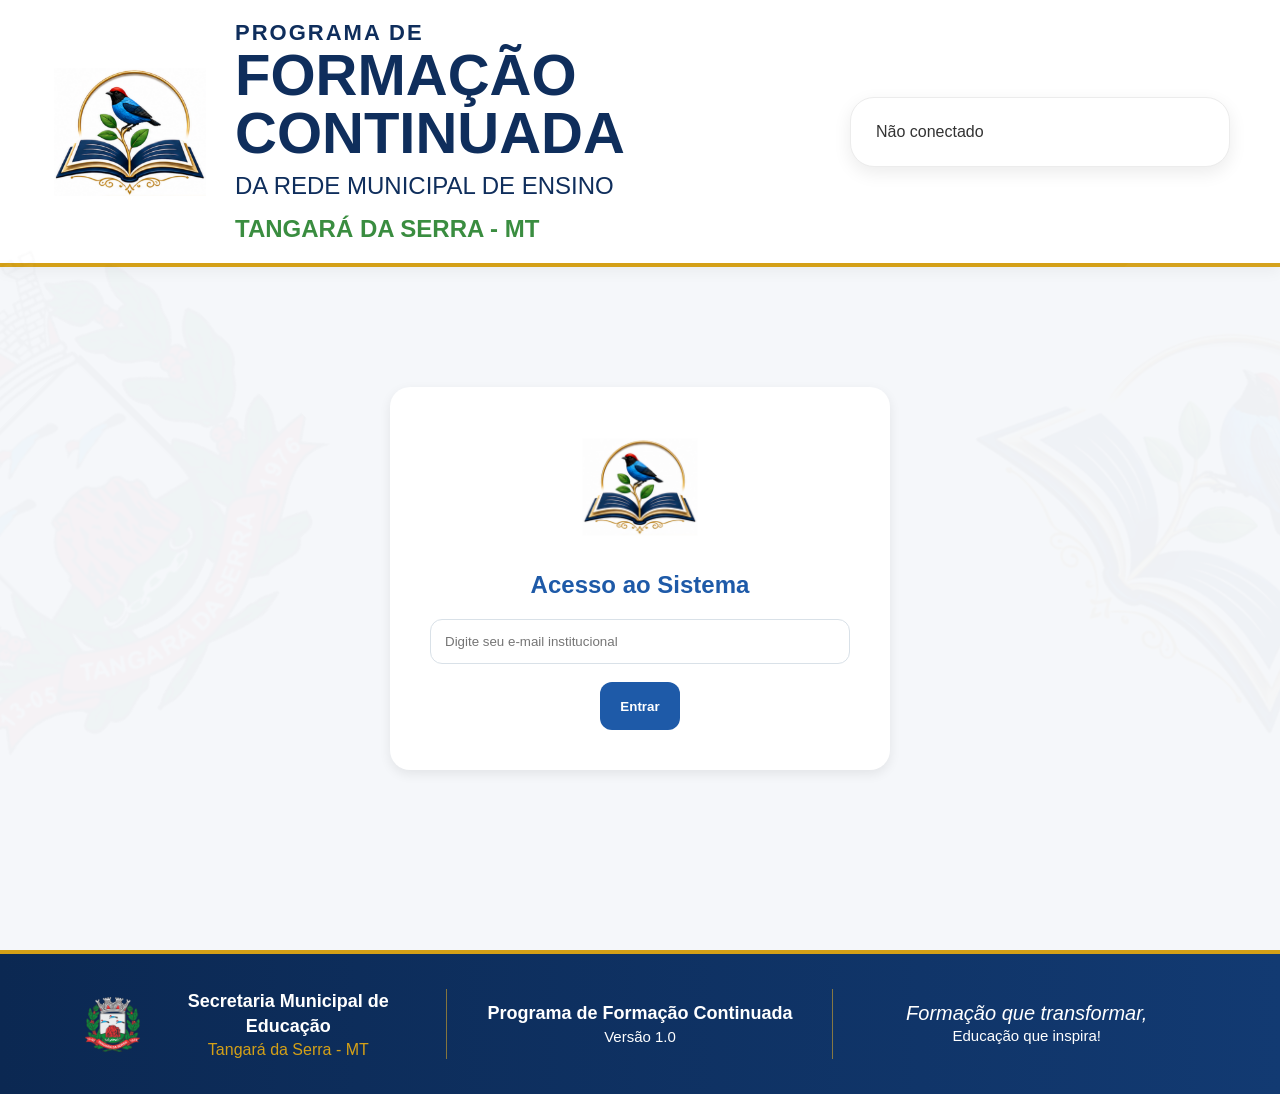
==== index.html @ 66edaa97 "Update index.html" ====
<!DOCTYPE html>
<html lang="pt-BR">

<head>

<meta charset="UTF-8">

<meta
  name="viewport"
  content="width=device-width, initial-scale=1.0"
>

<title>
Programa de Formação Continuada
</title>

<link
  rel="stylesheet"
  href="style.css"
>

</head>

<body>

<header class="header">

  <div class="header-esquerda">

    <img
      src="logo-programa.png"
      class="logo-principal"
    >

    <div class="titulo-principal">

      <div class="linha-superior">

        PROGRAMA DE

      </div>

      <div class="linha-central">

        FORMAÇÃO CONTINUADA

      </div>

      <div class="linha-inferior">

        DA REDE MUNICIPAL DE ENSINO

      </div>

      <div class="cidade">

        TANGARÁ DA SERRA - MT

      </div>

    </div>

  </div>

  <div
    id="usuarioArea"
    class="usuario-header"
  >

    Não conectado

  </div>

</header>
<main class="main">
<div class="marca-esquerda"></div>

<div class="marca-direita"></div>
  <!-- LOGIN -->

  <div
    id="loginContainer"
    class="login-container"
  >

    <div class="login-card">

      <img
        src="logo-programa.png"
        alt="Logo"
      >

      <h2>
        Acesso ao Sistema
      </h2>

      <input

        type="email"

        id="email"

        placeholder="Digite seu e-mail institucional"

      >

      <br><br>

      <button

        class="btn btn-azul"

        onclick="entrar()"

      >

        Entrar

      </button>

    </div>

  </div>

  <!-- MENU -->

  <div

    id="menu"

    class="menu-grid"

    style="display:none"

  >

    <!-- MEU PERFIL -->

  <div class="menu-card"
onclick="location.href='perfil.html'">

  <img
    src="icone-meu-perfil.png"
    class="icone-menu"
  >

</div>

    <!-- ESCOLA -->

<div class="menu-card"
onclick="location.href='escola.html'">

  <img
    src="icone-escola.png"
    class="icone-menu"
  >

</div>

    <!-- EVENTOS -->

<div class="menu-card"
onclick="location.href='eventos.html'">

  <img
    src="icone-eventos.png"
    class="icone-menu"
  >

</div>

    <!-- ADMIN -->

<div class="menu-card"
onclick="location.href='admin.html'">

  <img
    src="icone-administracao.png"
    class="icone-menu"
  >

</div>

    <!-- COORDENADOR -->

<div class="menu-card"
onclick="location.href='coordenador.html'">

  <img
    src="icone-coordenador.png"
    class="icone-menu"
  >

</div>

    <!-- VALIDAÇÃO -->

<div class="menu-card"
onclick="location.href='validar.html'">

  <img
    src="icone-validacao.png"
    class="icone-menu"
  >

</div>

  </div>

</main>

<footer class="footer">

  <div class="footer-coluna">

    <div class="footer-institucional">

      <img
        src="cropped-brasao.png"
        class="brasao-footer"
      >

      <div>

        <div class="footer-secretaria">

          Secretaria Municipal de Educação

        </div>

        <div class="footer-cidade">

          Tangará da Serra - MT

        </div>

      </div>

    </div>

  </div>

  <div class="footer-coluna">

    <div class="footer-programa">

      Programa de Formação Continuada

    </div>

    <div class="footer-versao">

      Versão 1.0

    </div>

  </div>

  <div class="footer-coluna">

    <div class="footer-slogan">

      Formação que transformar,

    </div>

    <div class="footer-frase">

      Educação que inspira!

    </div>

  </div>

</footer>

<script src="index.js"></script>

</body>

</html>
---- style.css ----
/* =====================================
   PROGRAMA DE FORMAÇÃO CONTINUADA
   TANGARÁ DA SERRA - MT
===================================== */

:root{

  --azul:#1E5AA8;
  --azul-escuro:#0F3F7A;
  --verde:#3A8D40;
  --dourado:#D4A62A;

  --fundo:#F5F7FA;
  --borda:#D9E1E8;
  --branco:#FFFFFF;

}

*{
  margin:0;
  padding:0;
  box-sizing:border-box;
}

body{

  font-family:Arial,sans-serif;

  background:
  var(--fundo);

  color:#333;

  min-height:100vh;

  display:flex;

  flex-direction:column;

}

/* =====================================
   HEADER NOVO
===================================== */

.header{

background:white;

border-bottom:
4px solid #D4A017;

padding:20px 50px;

display:flex;

justify-content:space-between;

align-items:center;

box-shadow:
0 4px 15px rgba(0,0,0,.05);

}

.header-esquerda{

display:flex;

align-items:center;

gap:25px;

}

.logo-principal{

width:160px;

}

.titulo-principal{

color:#0F2E5C;

}

.linha-superior{

font-size:22px;

font-weight:600;

letter-spacing:2px;

}

.linha-central{

font-size:58px;

font-weight:700;

line-height:1;

}

.linha-inferior{

font-size:24px;

margin-top:10px;

}

.cidade{

color:#3A8D40;

font-size:24px;

font-weight:bold;

margin-top:15px;

}
.usuario-header{

background:white;

border-radius:24px;

padding:25px;

min-width:380px;

box-shadow:
0 6px 18px rgba(0,0,0,.08);

border:
1px solid #ececec;

}
/* =====================================
   MAIN
===================================== */

.main{

  flex:1;

  max-width:1400px;

  width:100%;

  margin:auto;

  padding:40px 30px;

}

/* =====================================
   CARD
===================================== */

.card{

  background:white;

  border-radius:16px;

  padding:24px;

  box-shadow:
  0 2px 8px rgba(0,0,0,.08);

}

/* =====================================
   BOTÕES
===================================== */

.btn{

  border:none;

  cursor:pointer;

  height:48px;

  padding:0 20px;

  border-radius:12px;

  color:white;

  font-weight:bold;

}

.btn-azul{

  background:var(--azul);

}

.btn-verde{

  background:var(--verde);

}

.btn-vermelho{

  background:#D32F2F;

}

/* =====================================
   MENU
===================================== */

.menu-grid{

  display:grid;

  grid-template-columns:
  repeat(auto-fit,minmax(260px,1fr));

  gap:24px;

}

.menu-card{

  background:transparent;

  border:none;

  box-shadow:none;

  width:auto;

  height:auto;

  padding:0;

  display:flex;

  align-items:center;

  justify-content:center;

  transition:.25s;

}

.menu-card:hover{

  transform:
  translateY(-6px)
  scale(1.03);

}

/* =====================================
   LOGIN
===================================== */

.login-container{

  max-width:500px;

  margin:80px auto;

}

.login-card{

  background:white;

  border-radius:20px;

  padding:40px;

  box-shadow:
  0 4px 12px rgba(0,0,0,.08);

  text-align:center;

}

.login-card img{

  width:120px;

}

.login-card h2{

  margin-top:20px;

  color:var(--azul);

}

.login-card input{

  width:100%;

  margin-top:20px;

  padding:14px;

  border:

  1px solid var(--borda);

  border-radius:12px;

}

/* =====================================
   FOOTER NOVO
===================================== */

.footer{

background:
linear-gradient(
90deg,
#0B2852,
#123A72
);

color:white;

display:flex;

justify-content:space-between;

align-items:center;

padding:35px 60px;

border-top:
4px solid #D4A017;

margin-top:60px;

position:relative;

overflow:hidden;

}

.footer-coluna{

flex:1;

text-align:center;

padding:0 25px;

position:relative;

}
.footer-coluna:not(:last-child)::after{

content:'';

position:absolute;

right:0;

top:50%;

transform:translateY(-50%);

width:1px;

height:70px;

background:
rgba(212,166,42,.6);

}

.brasao-footer{

width:55px;

margin:0;

}
.footer-secretaria{

font-size:18px;

font-weight:600;

line-height:1.4;

}

.footer-cidade{

font-size:16px;

color:#D4A017;

margin-top:2px;

}
.footer-programa{

font-size:18px;

font-weight:600;

}

.footer-versao{

font-size:15px;

margin-top:4px;

}
.footer-slogan{

font-size:20px;

font-style:italic;

}

.footer-frase{

font-size:15px;

line-height:1.4;

}
.footer-institucional{

display:flex;

align-items:center;

justify-content:center;

gap:15px;

}
/* =====================================
   RESPONSIVO
===================================== */

@media(max-width:900px){

  .header-container{

    flex-direction:column;

    gap:20px;

    text-align:center;

  }

  .usuario-card{

    width:100%;

    text-align:center;

  }

  .titulos h1{

    font-size:26px;

  }

}
/* ==========================
   MARCAS D'ÁGUA
========================== */

.marca-esquerda{

position:fixed;

left:-160px;

top:55%;

width:450px;

height:450px;

background-image:url('cropped-brasao.png');

background-repeat:no-repeat;

background-position:center;

background-size:contain;

opacity:.025;

transform:
translateY(-50%)
rotate(-45deg);

pointer-events:none;

z-index:0;

}

.marca-direita{

position:fixed;

right:-160px;

top:55%;

width:450px;

height:450px;

background-image:url('logo-programa.png');

background-repeat:no-repeat;

background-position:center;

background-size:contain;

opacity:.025;

transform:
translateY(-50%)
rotate(45deg);

pointer-events:none;

z-index:0;

}
.icone-menu{

  width:240px;

  height:auto;

  display:block;

  margin:auto;

}
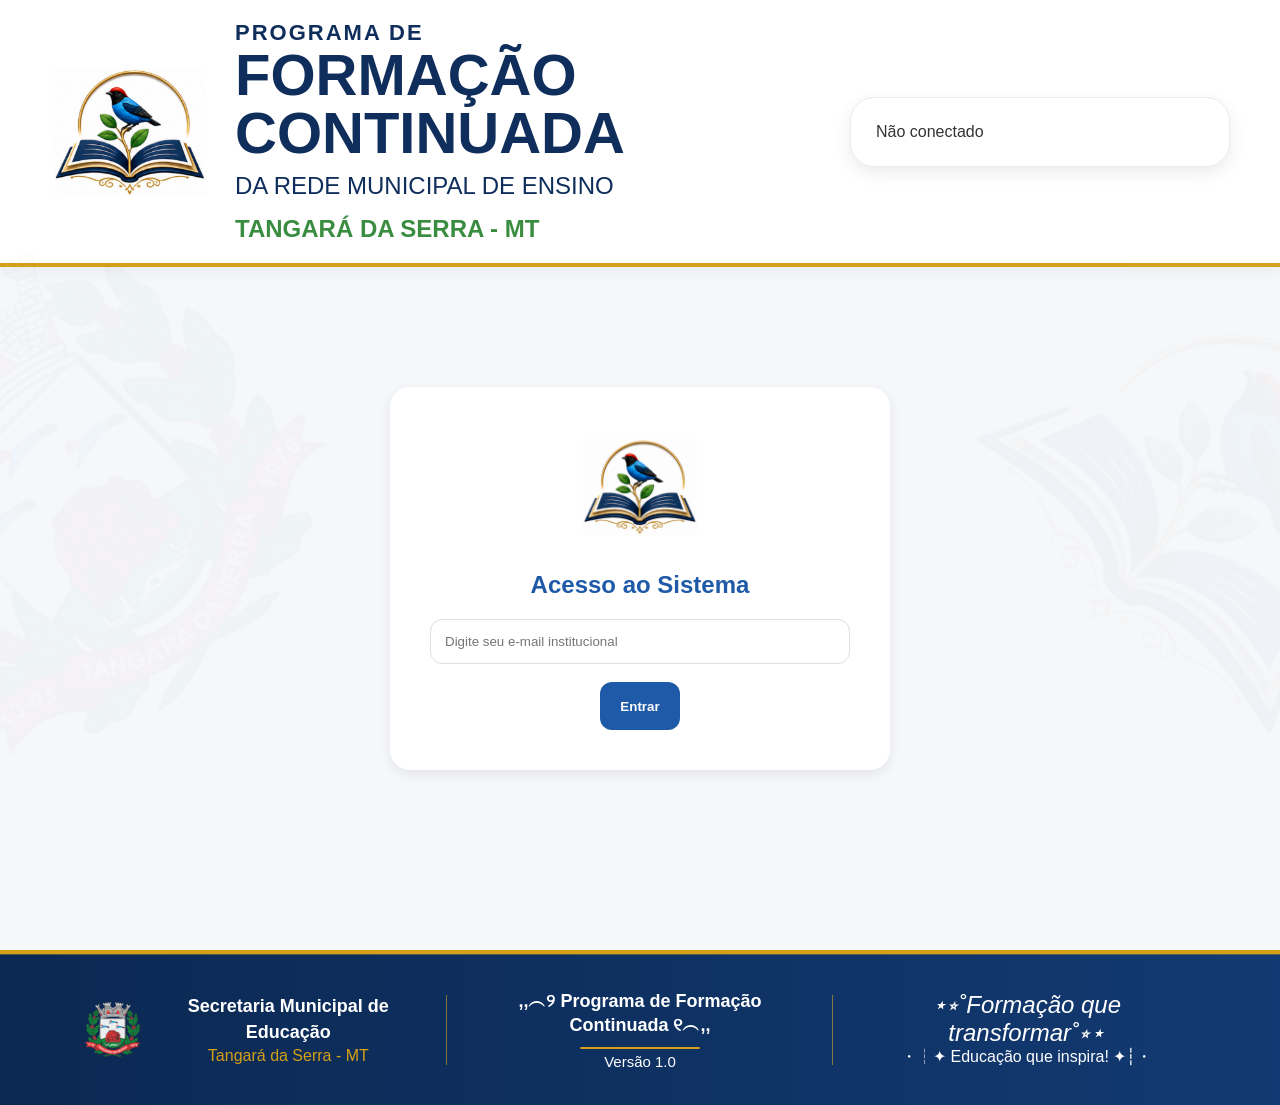
==== commit 1f7ef28b: "Update index.html" ====
--- a/index.html
+++ b/index.html
@@ -245,7 +245,7 @@
 
     <div class="footer-programa">
 
-      Programa de Formação Continuada
+       ,,︵୨ Programa de Formação Continuada ୧︵,,
 
     </div>
 
@@ -261,13 +261,13 @@
 
     <div class="footer-slogan">
 
-      Formação que transformar,
+     ⋆⭒˚Formação que transformar˚⭒⋆
 
     </div>
 
     <div class="footer-frase">
 
-      Educação que inspira!
+     ・┆✦ Educação que inspira! ✦┆・
 
     </div>
 
--- a/style.css
+++ b/style.css
@@ -332,7 +332,9 @@
 #0B2852,
 #123A72
 );
-
+box-shadow:
+inset 0 1px 0 rgba(212,166,42,.35);
+   
 color:white;
 
 display:flex;
@@ -429,17 +431,17 @@
 }
 .footer-slogan{
 
-font-size:20px;
+font-size:24px;
 
 font-style:italic;
 
+font-weight:500;
+
 }
 
 .footer-frase{
 
-font-size:15px;
-
-line-height:1.4;
+font-size:16px;
 
 }
 .footer-institucional{
@@ -451,6 +453,23 @@
 justify-content:center;
 
 gap:15px;
+
+}
+.footer-programa::after{
+
+content:'';
+
+display:block;
+
+width:120px;
+
+height:2px;
+
+background:#D4A017;
+
+margin:10px auto 0 auto;
+
+border-radius:10px;
 
 }
 /* =====================================
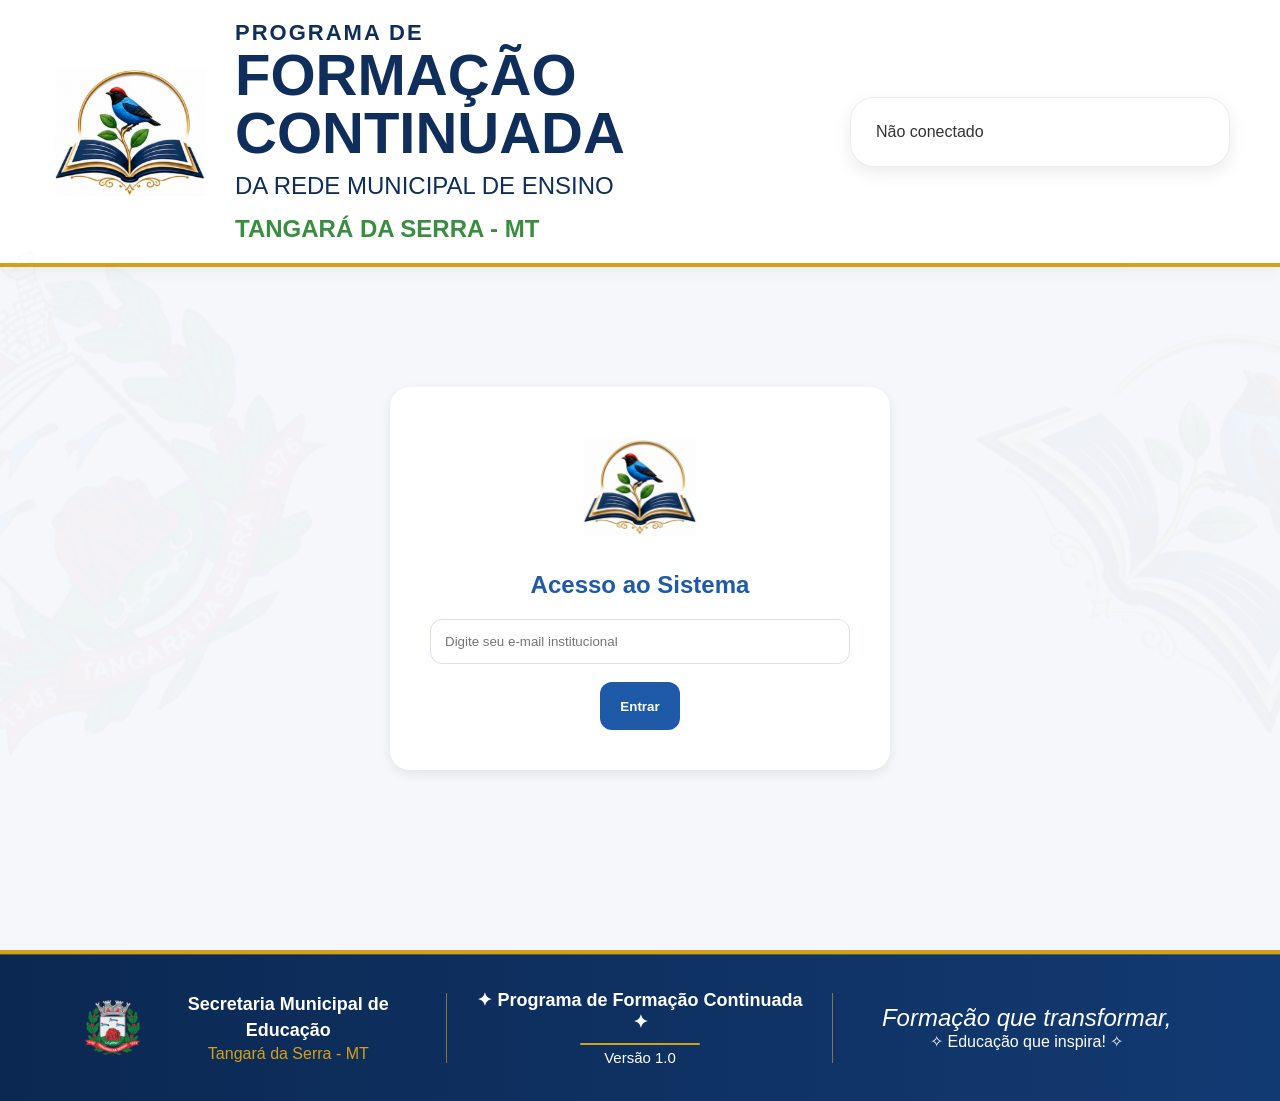
==== commit 4724451d: "Update index.html" ====
--- a/index.html
+++ b/index.html
@@ -245,7 +245,7 @@
 
     <div class="footer-programa">
 
-       ,,︵୨ Programa de Formação Continuada ୧︵,,
+       ✦ Programa de Formação Continuada ✦
 
     </div>
 
@@ -261,13 +261,13 @@
 
     <div class="footer-slogan">
 
-     ⋆⭒˚Formação que transformar˚⭒⋆
+     Formação que transformar,
 
     </div>
 
     <div class="footer-frase">
 
-     ・┆✦ Educação que inspira! ✦┆・
+     ✧ Educação que inspira! ✧
 
     </div>
 
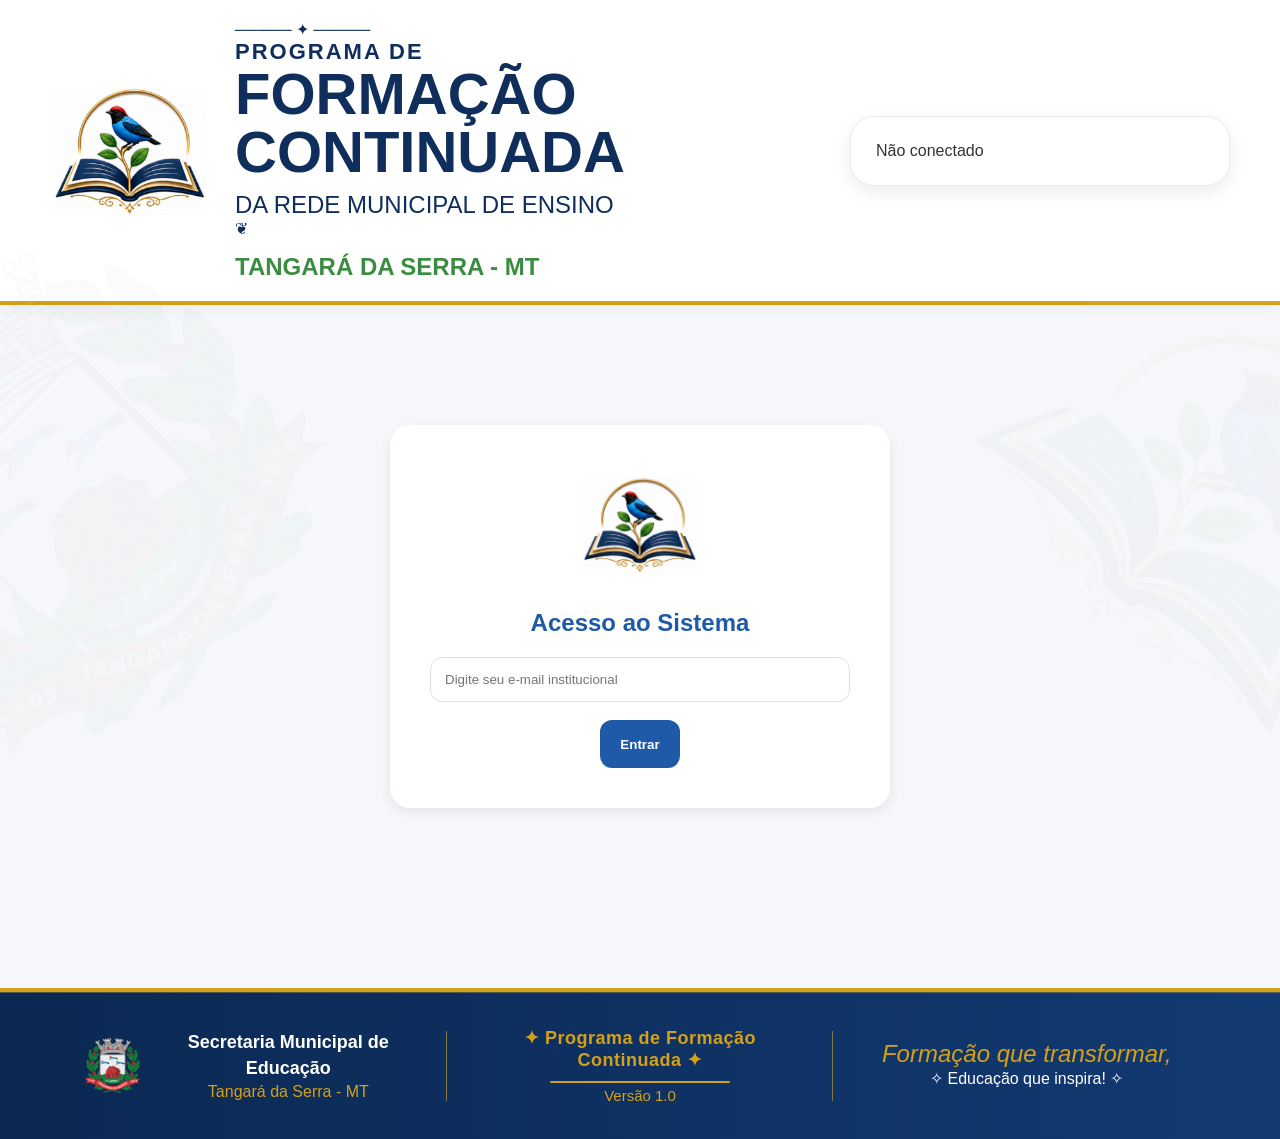
==== commit 5a2d1a93: "Update index.html" ====
--- a/index.html
+++ b/index.html
@@ -32,33 +32,45 @@
       class="logo-principal"
     >
 
-    <div class="titulo-principal">
-
-      <div class="linha-superior">
-
-        PROGRAMA DE
-
-      </div>
-
-      <div class="linha-central">
-
-        FORMAÇÃO CONTINUADA
-
-      </div>
-
-      <div class="linha-inferior">
-
-        DA REDE MUNICIPAL DE ENSINO
-
-      </div>
-
-      <div class="cidade">
-
-        TANGARÁ DA SERRA - MT
-
-      </div>
-
-    </div>
+<div class="titulo-principal">
+
+  <div class="ornamento-topo">
+
+    ───── ✦ ─────
+
+  </div>
+
+  <div class="linha-superior">
+
+    PROGRAMA DE
+
+  </div>
+
+  <div class="linha-central">
+
+    FORMAÇÃO CONTINUADA
+
+  </div>
+
+  <div class="linha-inferior">
+
+    DA REDE MUNICIPAL DE ENSINO
+
+  </div>
+
+  <div class="ornamento-meio">
+
+    ❦
+
+  </div>
+
+  <div class="cidade">
+
+    TANGARÁ DA SERRA - MT
+
+  </div>
+
+</div>
 
   </div>
 
--- a/style.css
+++ b/style.css
@@ -420,6 +420,10 @@
 
 font-weight:600;
 
+color:#D4A017;
+
+letter-spacing:.5px;
+
 }
 
 .footer-versao{
@@ -428,6 +432,8 @@
 
 margin-top:4px;
 
+color:#D4A017;
+
 }
 .footer-slogan{
 
@@ -437,12 +443,18 @@
 
 font-weight:500;
 
+color:#D4A017;
+
 }
 
 .footer-frase{
 
 font-size:16px;
 
+line-height:1.4;
+
+color:white;
+
 }
 .footer-institucional{
 
@@ -461,7 +473,7 @@
 
 display:block;
 
-width:120px;
+width:180px;
 
 height:2px;
 
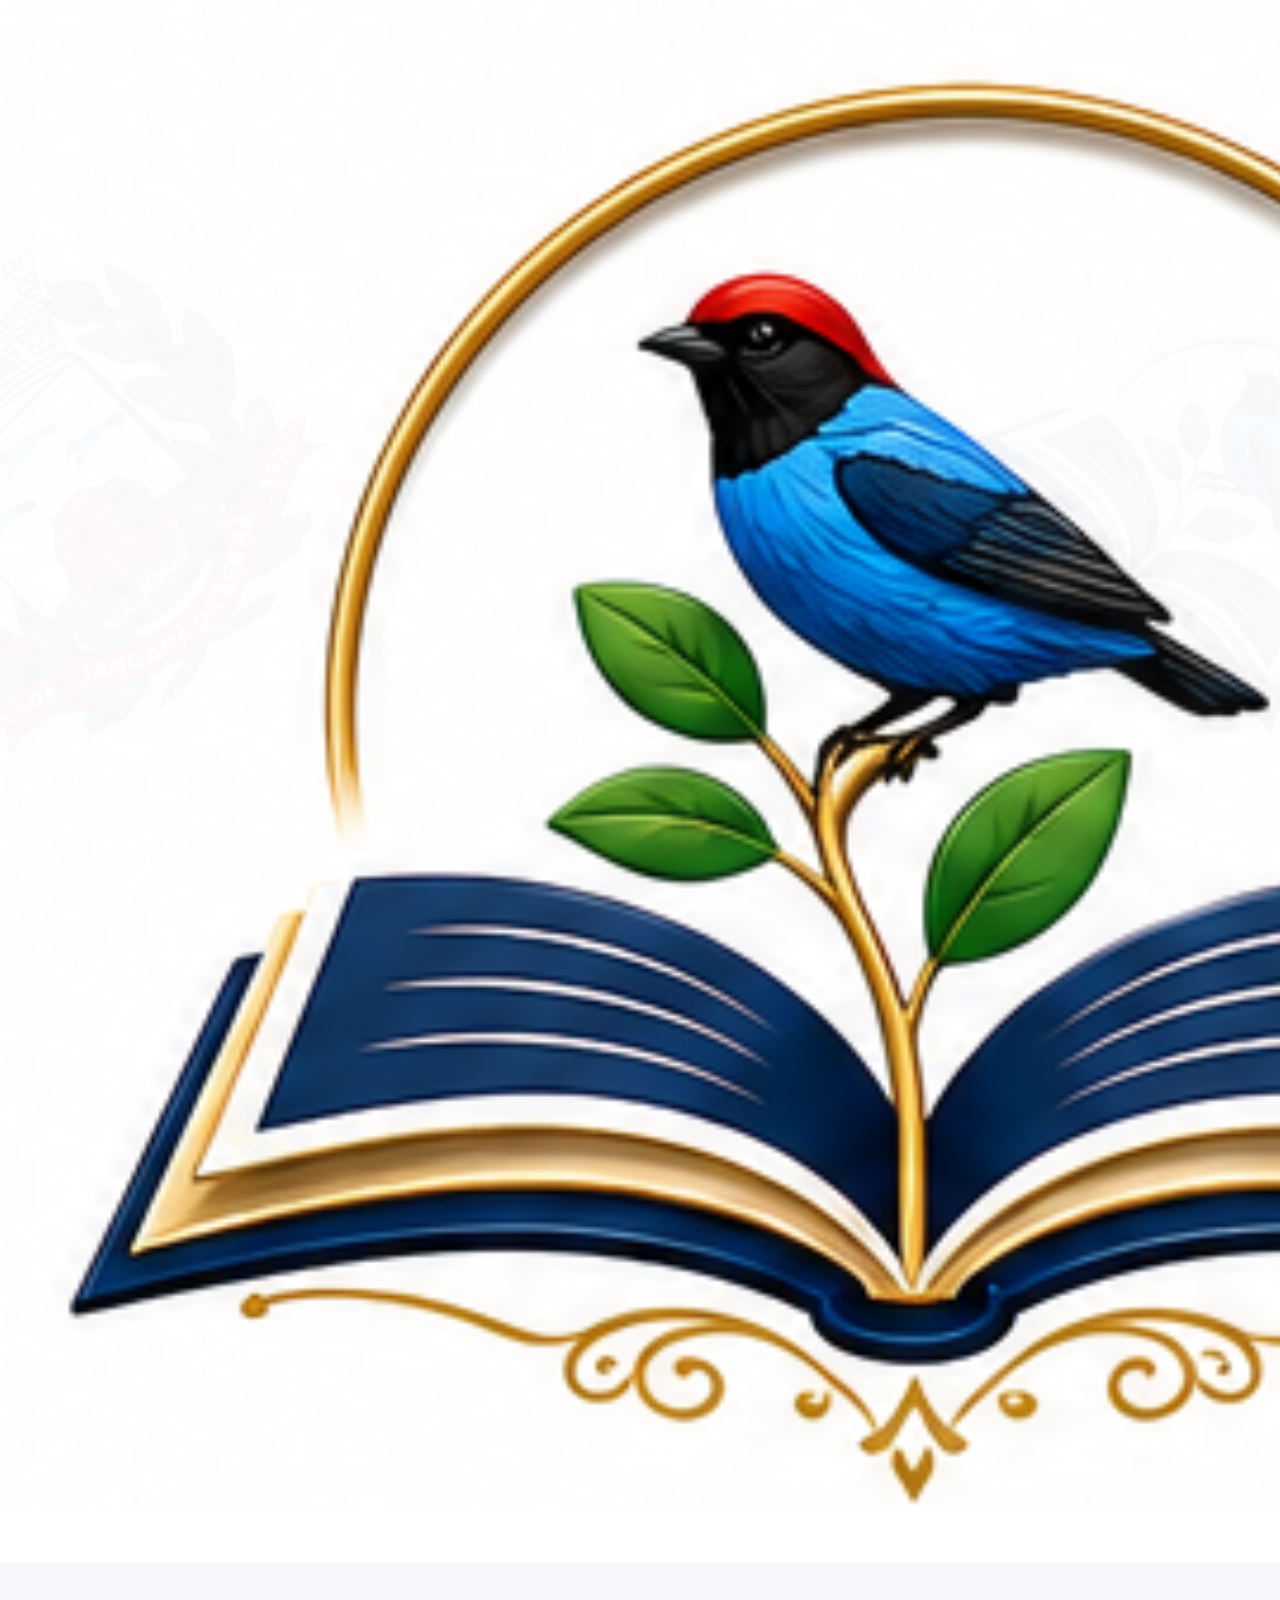
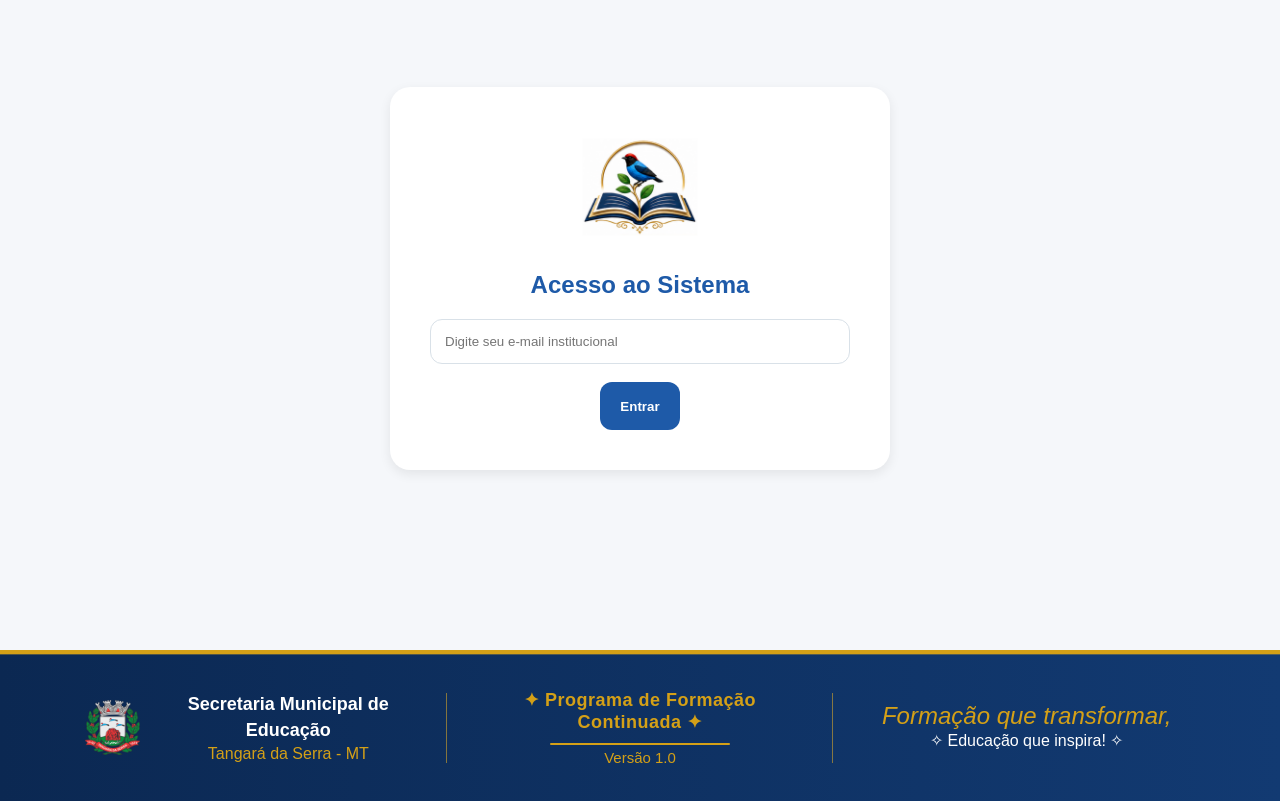
==== commit 4eba6b20: "Update index.html" ====
--- a/index.html
+++ b/index.html
@@ -23,64 +23,17 @@
 
 <body>
 
-<header class="header">
-
-  <div class="header-esquerda">
-
-    <img
-      src="logo-programa.png"
-      class="logo-principal"
-    >
-
-<div class="titulo-principal">
-
-  <div class="ornamento-topo">
-
-    ───── ✦ ─────
-
-  </div>
-
-  <div class="linha-superior">
-
-    PROGRAMA DE
-
-  </div>
-
-  <div class="linha-central">
-
-    FORMAÇÃO CONTINUADA
-
-  </div>
-
-  <div class="linha-inferior">
-
-    DA REDE MUNICIPAL DE ENSINO
-
-  </div>
-
-  <div class="ornamento-meio">
-
-    ❦
-
-  </div>
-
-  <div class="cidade">
-
-    TANGARÁ DA SERRA - MT
-
-  </div>
-
-</div>
-
-  </div>
+<header class="header-imagem">
+
+  <img
+    src="cabecalho.png"
+    alt="Programa de Formação Continuada"
+  >
 
   <div
     id="usuarioArea"
-    class="usuario-header"
-  >
-
-    Não conectado
-
+    class="usuario-flutuante"
+  >
   </div>
 
 </header>
--- a/style.css
+++ b/style.css
@@ -75,7 +75,7 @@
 
 .logo-principal{
 
-width:160px;
+width:190px;
 
 }
 
@@ -89,27 +89,76 @@
 
 font-size:22px;
 
+letter-spacing:3px;
+
 font-weight:600;
 
-letter-spacing:2px;
+color:#0F2E5C;
+
+text-align:center;
 
 }
 
 .linha-central{
 
-font-size:58px;
+font-size:62px;
 
 font-weight:700;
 
 line-height:1;
 
+color:#0F2E5C;
+
+text-align:center;
+
 }
 
 .linha-inferior{
 
-font-size:24px;
-
-margin-top:10px;
+font-size:22px;
+
+margin-top:8px;
+
+color:#0F2E5C;
+
+text-align:center;
+
+}
+.ornamento-topo{
+
+text-align:center;
+
+color:#D4A017;
+
+font-size:20px;
+
+margin-bottom:8px;
+
+}
+
+.ornamento-meio{
+
+text-align:center;
+
+color:#D4A017;
+
+font-size:26px;
+
+margin-top:6px;
+
+}
+
+.cidade{
+
+text-align:center;
+
+font-size:26px;
+
+font-weight:700;
+
+color:#3A8D40;
+
+margin-top:8px;
 
 }
 
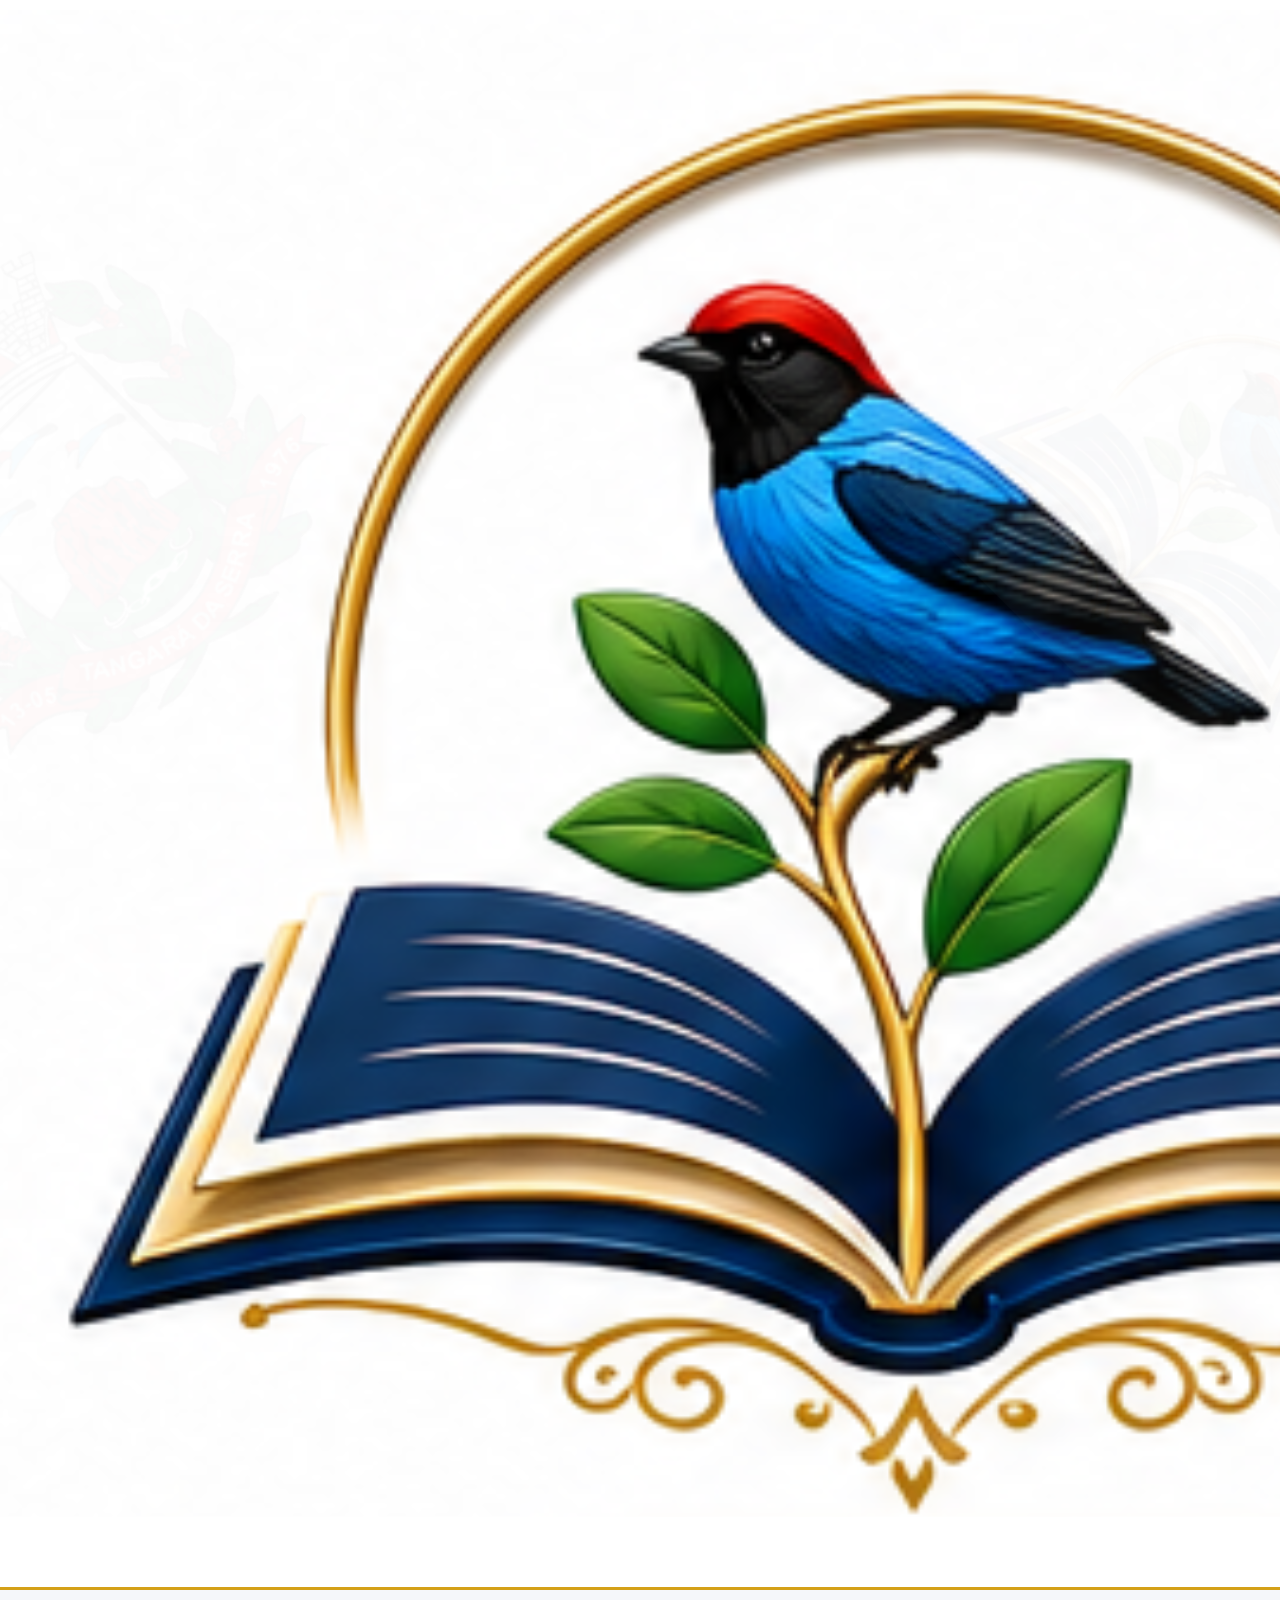
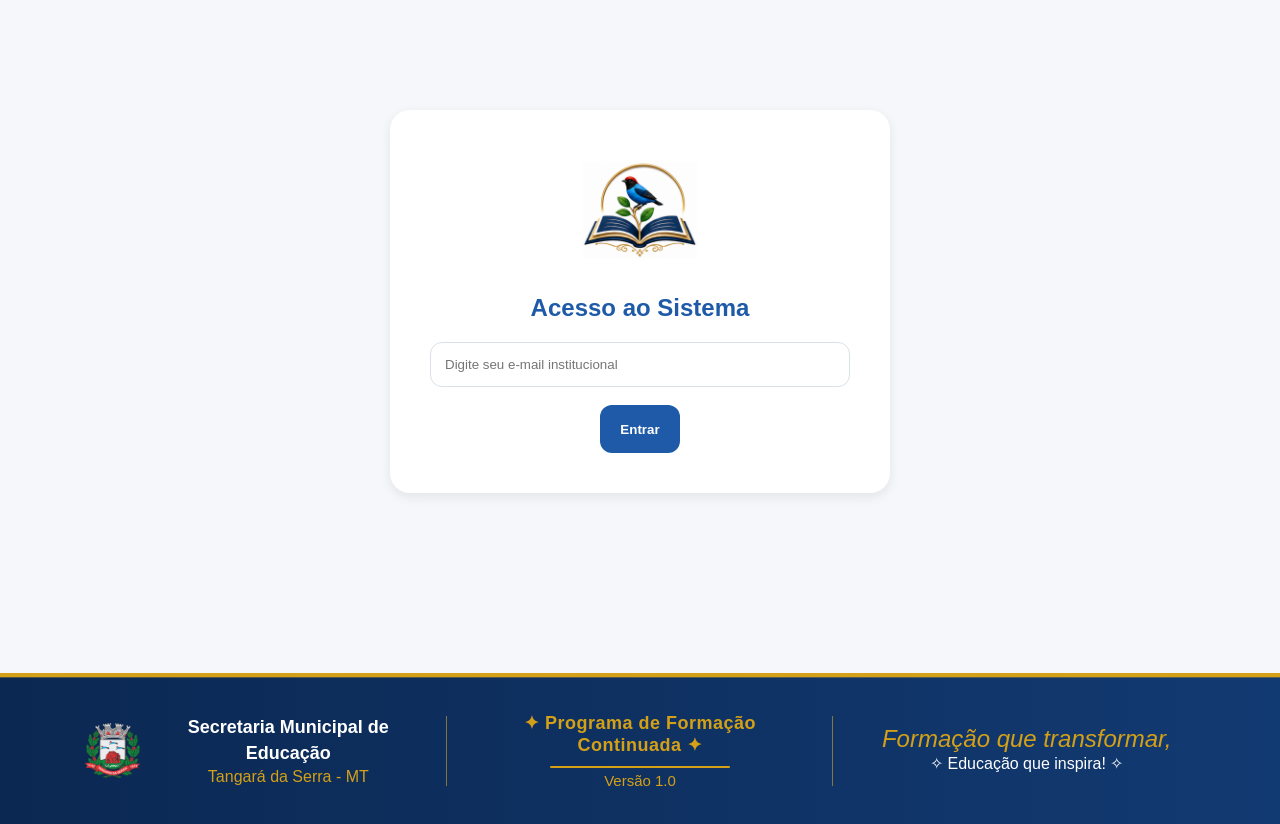
==== commit d31abdb5: "Atualizar o index.html" ====
--- a/index.html
+++ b/index.html
@@ -28,6 +28,7 @@
   <img
     src="cabecalho.png"
     alt="Programa de Formação Continuada"
+  max-height:220px;
   >
 
   <div
--- a/style.css
+++ b/style.css
@@ -43,151 +43,137 @@
    HEADER NOVO
 ===================================== */
 
-.header{
+.header-imagem{
+
+position:relative;
+
+width:100%;
 
 background:white;
 
-border-bottom:
-4px solid #D4A017;
-
-padding:20px 50px;
+border-bottom:3px solid #D4A017;
+
+}
+
+.header-imagem{
+
+background:white;
+
+padding:10px 0;
+
+border-bottom:3px solid #D4A017;
+
+position:relative;
+
+}
+.usuario-flutuante{
+
+position:absolute;
+
+top:20px;
+
+right:40px;
+
+z-index:20;
+
+}
+
+.card-usuario{
+
+background:white;
+
+border-radius:22px;
+
+padding:20px 25px;
 
 display:flex;
 
-justify-content:space-between;
-
 align-items:center;
 
+gap:20px;
+
 box-shadow:
-0 4px 15px rgba(0,0,0,.05);
-
-}
-
-.header-esquerda{
+0 4px 15px rgba(0,0,0,.10);
+
+border:1px solid #ececec;
+
+min-width:520px;
+
+}
+
+.usuario-avatar{
+
+width:70px;
+
+height:70px;
+
+border-radius:50%;
+
+background:#123c77;
+
+color:white;
 
 display:flex;
 
 align-items:center;
 
-gap:25px;
-
-}
-
-.logo-principal{
-
-width:190px;
-
-}
-
-.titulo-principal{
-
-color:#0F2E5C;
-
-}
-
-.linha-superior{
-
-font-size:22px;
-
-letter-spacing:3px;
+justify-content:center;
+
+font-size:38px;
+
+}
+
+.usuario-nome{
+
+font-size:20px;
+
+font-weight:700;
+
+color:#123c77;
+
+}
+
+.usuario-cargo{
+
+font-size:15px;
+
+color:#666;
+
+margin-top:4px;
+
+}
+
+.usuario-boasvindas{
+
+margin-top:8px;
+
+font-size:15px;
 
 font-weight:600;
 
-color:#0F2E5C;
-
-text-align:center;
-
-}
-
-.linha-central{
-
-font-size:62px;
+color:#2E7D32;
+
+}
+
+.usuario-sair{
+
+margin-left:auto;
+
+}
+
+.btn-sair-header{
+
+background:none;
+
+border:none;
+
+color:#D4A017;
+
+font-size:18px;
 
 font-weight:700;
 
-line-height:1;
-
-color:#0F2E5C;
-
-text-align:center;
-
-}
-
-.linha-inferior{
-
-font-size:22px;
-
-margin-top:8px;
-
-color:#0F2E5C;
-
-text-align:center;
-
-}
-.ornamento-topo{
-
-text-align:center;
-
-color:#D4A017;
-
-font-size:20px;
-
-margin-bottom:8px;
-
-}
-
-.ornamento-meio{
-
-text-align:center;
-
-color:#D4A017;
-
-font-size:26px;
-
-margin-top:6px;
-
-}
-
-.cidade{
-
-text-align:center;
-
-font-size:26px;
-
-font-weight:700;
-
-color:#3A8D40;
-
-margin-top:8px;
-
-}
-
-.cidade{
-
-color:#3A8D40;
-
-font-size:24px;
-
-font-weight:bold;
-
-margin-top:15px;
-
-}
-.usuario-header{
-
-background:white;
-
-border-radius:24px;
-
-padding:25px;
-
-min-width:380px;
-
-box-shadow:
-0 6px 18px rgba(0,0,0,.08);
-
-border:
-1px solid #ececec;
+cursor:pointer;
 
 }
 /* =====================================
@@ -642,3 +628,135 @@
   margin:auto;
 
 }
+/* ==========================
+   CARTÃO USUÁRIO PREMIUM
+========================== */
+
+.usuario-flutuante{
+
+position:absolute;
+
+top:40px;
+
+right:40px;
+
+z-index:20;
+
+}
+
+.card-usuario{
+
+background:#fff;
+
+border-radius:24px;
+
+padding:18px 24px;
+
+display:flex;
+
+align-items:center;
+
+gap:18px;
+
+box-shadow:
+0 4px 18px rgba(0,0,0,.10);
+
+border:1px solid #e7e7e7;
+
+min-width:520px;
+
+}
+
+.usuario-avatar{
+
+width:78px;
+
+height:78px;
+
+border-radius:50%;
+
+background:#123c77;
+
+color:white;
+
+font-size:42px;
+
+display:flex;
+
+align-items:center;
+
+justify-content:center;
+
+}
+
+.usuario-info{
+
+flex:1;
+
+}
+
+.usuario-nome{
+
+font-size:20px;
+
+font-weight:700;
+
+color:#16386d;
+
+margin-bottom:4px;
+
+}
+
+.usuario-cargo{
+
+font-size:15px;
+
+color:#666;
+
+margin-bottom:8px;
+
+}
+
+.usuario-boasvindas{
+
+font-size:16px;
+
+font-weight:600;
+
+color:#2E7D32;
+
+}
+
+.usuario-divisor{
+
+width:1px;
+
+height:70px;
+
+background:#ddd;
+
+}
+
+.btn-sair-header{
+
+background:none;
+
+border:none;
+
+cursor:pointer;
+
+font-size:20px;
+
+font-weight:700;
+
+color:#D4A017;
+
+line-height:1.2;
+
+}
+
+.btn-sair-header:hover{
+
+transform:scale(1.05);
+
+}
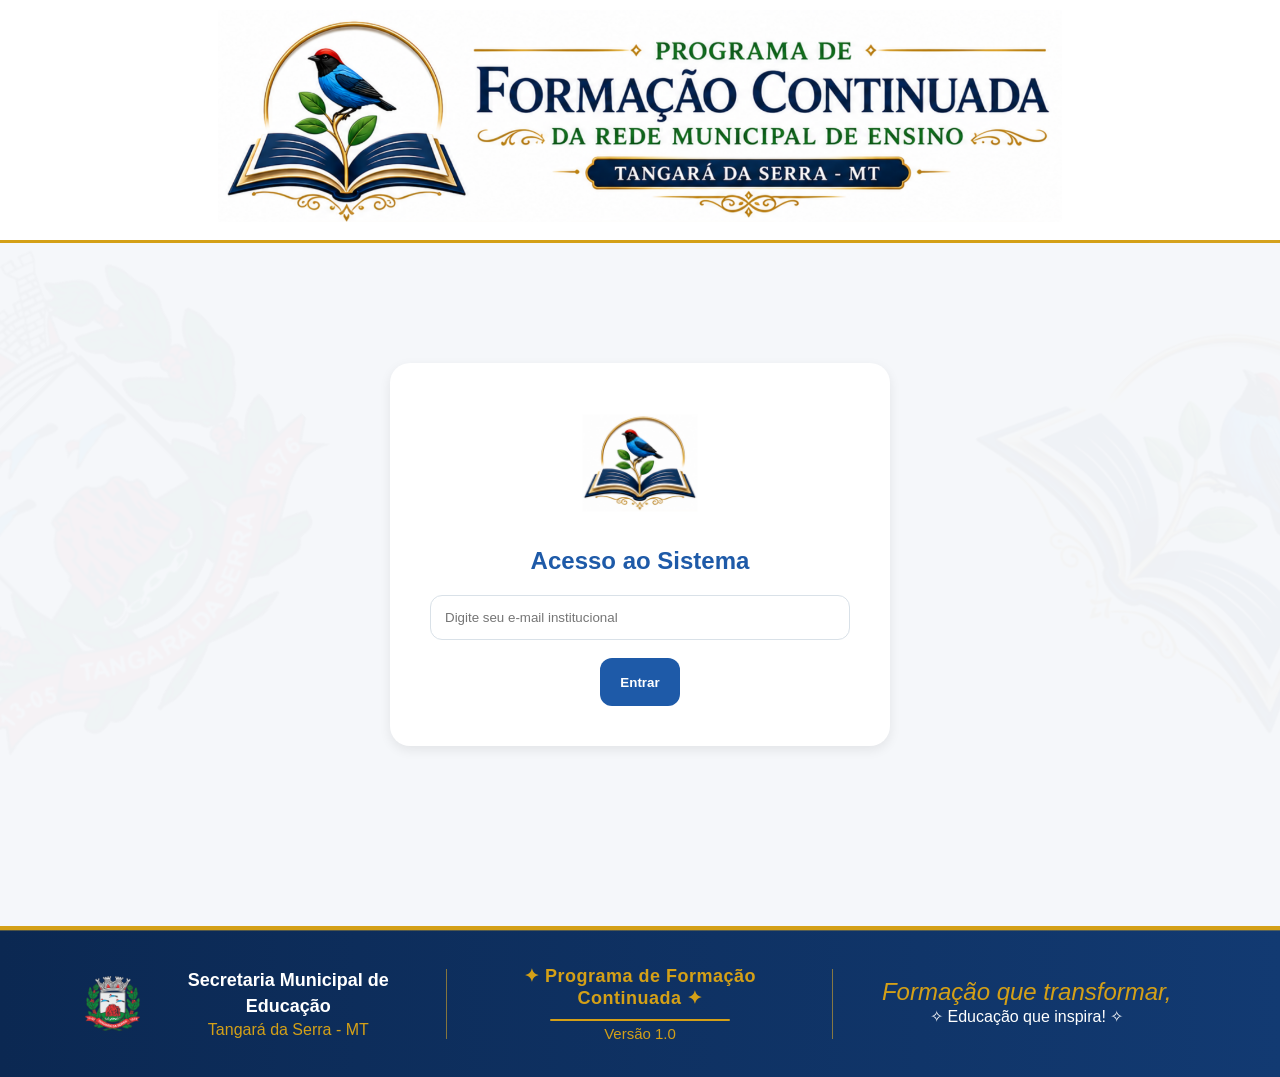
==== commit 05eb9c49: "Atualizar o index.html" ====
--- a/index.html
+++ b/index.html
@@ -28,7 +28,6 @@
   <img
     src="cabecalho.png"
     alt="Programa de Formação Continuada"
-  max-height:220px;
   >
 
   <div
--- a/style.css
+++ b/style.css
@@ -64,6 +64,17 @@
 border-bottom:3px solid #D4A017;
 
 position:relative;
+
+}
+.header-imagem img{
+
+width:100%;
+
+max-height:220px;
+
+object-fit:contain;
+
+display:block;
 
 }
 .usuario-flutuante{
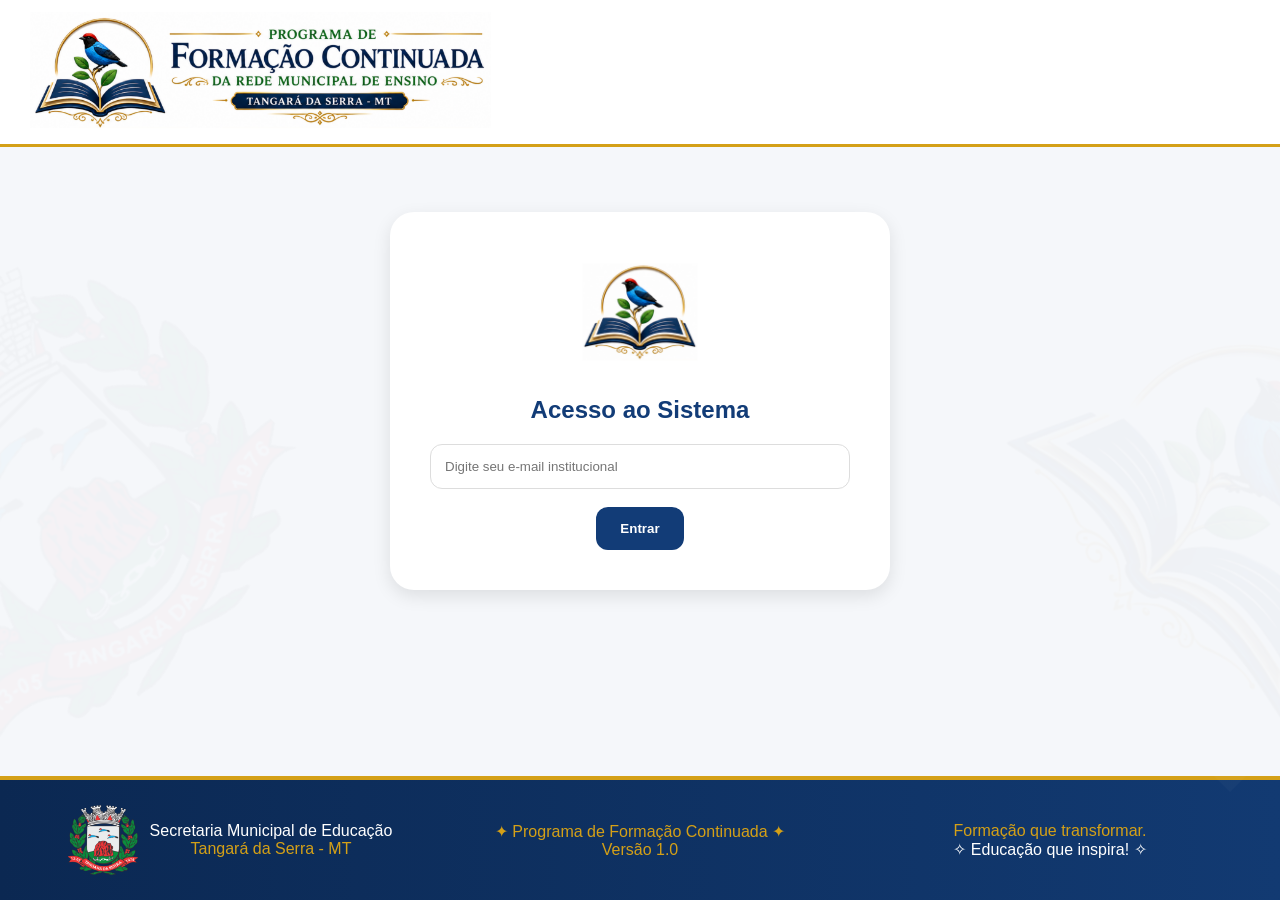
==== commit 1d06414d: "Update index.html" ====
--- a/index.html
+++ b/index.html
@@ -226,7 +226,7 @@
 
     <div class="footer-slogan">
 
-     Formação que transformar,
+     Formação que transformar.
 
     </div>
 
--- a/style.css
+++ b/style.css
@@ -1,190 +1,168 @@
 /* =====================================
+   EDUCATANGARÁ
    PROGRAMA DE FORMAÇÃO CONTINUADA
-   TANGARÁ DA SERRA - MT
 ===================================== */
 
 :root{
 
-  --azul:#1E5AA8;
-  --azul-escuro:#0F3F7A;
-  --verde:#3A8D40;
-  --dourado:#D4A62A;
+  --azul:#123C77;
+  --azul-escuro:#0B2852;
+  --verde:#2E7D32;
+  --dourado:#D4A017;
 
   --fundo:#F5F7FA;
-  --borda:#D9E1E8;
   --branco:#FFFFFF;
 
 }
 
 *{
+
   margin:0;
   padding:0;
   box-sizing:border-box;
+
 }
 
 body{
 
   font-family:Arial,sans-serif;
-
-  background:
-  var(--fundo);
-
-  color:#333;
-
+  background:#F5F7FA;
   min-height:100vh;
 
   display:flex;
-
   flex-direction:column;
 
-}
-
-/* =====================================
-   HEADER NOVO
-===================================== */
-
+  overflow-x:hidden;
+
+}
+
+/* =====================================
+   HEADER
+===================================== */
 .header-imagem{
 
-position:relative;
-
-width:100%;
-
-background:white;
-
-border-bottom:3px solid #D4A017;
-
-}
-
-.header-imagem{
-
-background:white;
-
-padding:10px 0;
-
-border-bottom:3px solid #D4A017;
-
-position:relative;
-
-}
+  position:relative;
+
+  width:100%;
+
+  background:white;
+
+  border-bottom:3px solid var(--dourado);
+
+  padding:12px 30px;
+
+}
+
 .header-imagem img{
 
-width:100%;
-
-max-height:220px;
-
-object-fit:contain;
-
-display:block;
-
-}
+  width:auto;
+
+  height:120px;
+
+  display:block;
+
+}
+/* =====================================
+   CARTÃO USUÁRIO
+===================================== */
+
 .usuario-flutuante{
 
-position:absolute;
-
-top:20px;
-
-right:40px;
-
-z-index:20;
+  position:absolute;
+
+  right:20px;
+
+  top:50%;
+
+  transform:translateY(-50%);
+
+  z-index:100;
 
 }
 
 .card-usuario{
 
-background:white;
-
-border-radius:22px;
-
-padding:20px 25px;
-
-display:flex;
-
-align-items:center;
-
-gap:20px;
-
-box-shadow:
-0 4px 15px rgba(0,0,0,.10);
-
-border:1px solid #ececec;
-
-min-width:520px;
-
-}
-
-.usuario-avatar{
-
-width:70px;
-
-height:70px;
-
-border-radius:50%;
-
-background:#123c77;
-
-color:white;
-
-display:flex;
-
-align-items:center;
-
-justify-content:center;
-
-font-size:38px;
+  background:white;
+
+  border:2px solid #D4A017;
+
+  border-radius:20px;
+
+  padding:16px 22px;
+
+  display:flex;
+
+  align-items:center;
+
+  justify-content:space-between;
+
+  gap:20px;
+
+  min-width:420px;
+
+  box-shadow:
+  0 6px 18px rgba(0,0,0,.10);
+
+}
+.usuario-info{
+
+  flex:1;
+
+}
+.usuario-sair{
+
+  margin-left:auto;
 
 }
 
 .usuario-nome{
 
-font-size:20px;
-
-font-weight:700;
-
-color:#123c77;
+  font-size:20px;
+
+  font-weight:700;
+
+  color:#123C77;
+
+  line-height:1.1;
 
 }
 
 .usuario-cargo{
 
-font-size:15px;
-
-color:#666;
-
-margin-top:4px;
+  font-size:14px;
+
+  color:#666;
+
+  margin-top:2px;
 
 }
 
 .usuario-boasvindas{
 
-margin-top:8px;
-
-font-size:15px;
-
-font-weight:600;
-
-color:#2E7D32;
-
-}
-
-.usuario-sair{
-
-margin-left:auto;
-
-}
+  font-size:13px;
+
+  font-weight:600;
+
+  color:#2E7D32;
+
+  margin-top:4px;
+
+}
+
 
 .btn-sair-header{
 
-background:none;
-
-border:none;
-
-color:#D4A017;
-
-font-size:18px;
-
-font-weight:700;
-
-cursor:pointer;
+  background:none;
+
+  border:none;
+
+  color:#D4A017;
+
+  font-size:22px;
+
+  font-weight:700;
+
+  cursor:pointer;
 
 }
 /* =====================================
@@ -193,111 +171,63 @@
 
 .main{
 
+  width:100%;
+
+  max-width:1400px;
+
+  margin:auto;
+
+  padding:40px 20px;
+
   flex:1;
 
-  max-width:1400px;
-
-  width:100%;
-
-  margin:auto;
-
-  padding:40px 30px;
-
-}
-
-/* =====================================
-   CARD
-===================================== */
-
-.card{
+}
+
+/* =====================================
+   MENU
+===================================== */
+
+.menu-grid{
+
+  display:grid;
+
+  grid-template-columns:
+  repeat(3, 250px);
+
+  justify-content:center;
+
+  gap:34px;
+
+}
+
+.menu-card{
+
+  width:250px;
+
+  height:210px;
 
   background:white;
 
-  border-radius:16px;
-
-  padding:24px;
+  border:2px solid rgba(212,160,23,.7);
+
+  border-radius:26px;
+
+  display:flex;
+
+  align-items:center;
+
+  justify-content:center;
+
+  padding:12px;
 
   box-shadow:
-  0 2px 8px rgba(0,0,0,.08);
-
-}
-
-/* =====================================
-   BOTÕES
-===================================== */
-
-.btn{
-
-  border:none;
+  0 8px 22px rgba(0,0,0,.08);
+
+  transition:.25s;
 
   cursor:pointer;
 
-  height:48px;
-
-  padding:0 20px;
-
-  border-radius:12px;
-
-  color:white;
-
-  font-weight:bold;
-
-}
-
-.btn-azul{
-
-  background:var(--azul);
-
-}
-
-.btn-verde{
-
-  background:var(--verde);
-
-}
-
-.btn-vermelho{
-
-  background:#D32F2F;
-
-}
-
-/* =====================================
-   MENU
-===================================== */
-
-.menu-grid{
-
-  display:grid;
-
-  grid-template-columns:
-  repeat(auto-fit,minmax(260px,1fr));
-
-  gap:24px;
-
-}
-
-.menu-card{
-
-  background:transparent;
-
-  border:none;
-
-  box-shadow:none;
-
-  width:auto;
-
-  height:auto;
-
-  padding:0;
-
-  display:flex;
-
-  align-items:center;
-
-  justify-content:center;
-
-  transition:.25s;
+  overflow:hidden;
 
 }
 
@@ -307,8 +237,22 @@
   translateY(-6px)
   scale(1.03);
 
-}
-
+  box-shadow:
+  0 14px 32px rgba(0,0,0,.12);
+
+  border-color:#D4A017;
+
+}
+
+.icone-menu{
+
+  width:218px;
+
+  height:auto;
+
+  display:block;
+
+}
 /* =====================================
    LOGIN
 ===================================== */
@@ -317,7 +261,7 @@
 
   max-width:500px;
 
-  margin:80px auto;
+  margin:25px auto;
 
 }
 
@@ -325,449 +269,337 @@
 
   background:white;
 
-  border-radius:20px;
+  border-radius:24px;
 
   padding:40px;
 
+  text-align:center;
+
   box-shadow:
-  0 4px 12px rgba(0,0,0,.08);
+  0 6px 18px rgba(0,0,0,.10);
+
+}
+
+.login-card img{
+
+  width:120px;
+
+}
+
+.login-card h2{
+
+  margin-top:20px;
+
+  color:var(--azul);
+
+}
+
+.login-card input{
+
+  width:100%;
+
+  padding:14px;
+
+  margin-top:20px;
+
+  border:1px solid #DDD;
+
+  border-radius:12px;
+
+}
+
+.btn{
+
+  border:none;
+
+  cursor:pointer;
+
+  padding:14px 24px;
+
+  border-radius:12px;
+
+  font-weight:bold;
+
+}
+
+.btn-azul{
+
+  background:var(--azul);
+
+  color:white;
+
+}
+/* =====================================
+   MARCAS D'ÁGUA
+===================================== */
+
+.marca-esquerda{
+
+  position:fixed;
+
+  left:-160px;
+
+  top:55%;
+
+  width:420px;
+
+  height:420px;
+
+  background-image:url('cropped-brasao.png');
+
+  background-repeat:no-repeat;
+
+  background-position:center;
+
+  background-size:contain;
+
+  opacity:.025;
+
+  transform:
+  translateY(-50%)
+  rotate(-45deg);
+
+  pointer-events:none;
+
+}
+
+.marca-direita{
+
+  position:fixed;
+
+  right:-160px;
+
+  top:55%;
+
+  width:420px;
+
+  height:420px;
+
+  background-image:url('logo-programa.png');
+
+  background-repeat:no-repeat;
+
+  background-position:center;
+
+  background-size:contain;
+
+  opacity:.025;
+
+  transform:
+  translateY(-50%)
+  rotate(45deg);
+
+  pointer-events:none;
+
+}
+
+/* =====================================
+   RESPONSIVO IOS / ANDROID
+===================================== */
+
+@media(max-width:768px){
+
+  .header-imagem{
+
+    display:flex;
+    flex-direction:column;
+    align-items:center;
+    padding:10px;
+
+  }
+
+  .header-imagem img{
+
+    width:95%;
+    height:auto;
+
+  }
+
+  .usuario-flutuante{
+
+    position:relative;
+    top:auto;
+    right:auto;
+    transform:none;
+
+    width:100%;
+
+    margin-top:12px;
+
+    display:flex;
+    justify-content:center;
+
+  }
+
+.card-usuario{
+
+  width:95%;
+
+  min-width:0;
+
+  padding:16px 18px;
+
+  display:flex;
+
+  justify-content:space-between;
+
+  align-items:center;
+
+  gap:12px;
+
+  overflow:hidden;
+
+}
+.usuario-info{
+
+  flex:1;
+
+  min-width:0;
+
+}
+
+.usuario-nome{
+
+  font-size:16px;
+
+  white-space:nowrap;
+
+  overflow:hidden;
+
+  text-overflow:ellipsis;
+
+}
+
+.usuario-cargo{
+
+  font-size:12px;
+
+}
+
+.usuario-sair{
+
+  flex-shrink:0;
+
+}
+
+.btn-sair-header{
+
+  font-size:16px;
+
+}
+
+  .menu-grid{
+
+    grid-template-columns:
+    repeat(2,1fr);
+
+    gap:22px;
+
+    justify-items:center;
+
+  }
+
+  .menu-card{
+
+    width:160px;
+    height:145px;
+
+    border-radius:22px;
+
+    padding:8px;
+
+  }
+
+  .icone-menu{
+
+    width:140px;
+
+  }
+
+  .footer{
+
+    flex-direction:column;
+
+    gap:20px;
+
+    padding:28px 18px;
+
+  }
+
+  .footer-coluna{
+
+    width:100%;
+
+  }
+
+  .marca-esquerda,
+  .marca-direita{
+
+    display:none;
+
+  }
+
+}
+/* =====================================
+   FOOTER
+===================================== */
+
+.footer{
+
+  background:linear-gradient(
+    90deg,
+    #0B2852,
+    #123A72
+  );
+
+  color:white;
+
+  display:flex;
+
+  justify-content:space-between;
+
+  align-items:center;
+
+  padding:25px;
+
+  border-top:4px solid #D4A017;
+
+}
+
+.footer-coluna{
+
+  flex:1;
 
   text-align:center;
 
 }
 
-.login-card img{
-
-  width:120px;
-
-}
-
-.login-card h2{
-
-  margin-top:20px;
-
-  color:var(--azul);
-
-}
-
-.login-card input{
-
-  width:100%;
-
-  margin-top:20px;
-
-  padding:14px;
-
-  border:
-
-  1px solid var(--borda);
-
-  border-radius:12px;
-
-}
-
-/* =====================================
-   FOOTER NOVO
-===================================== */
-
+.footer-institucional{
+
+  display:flex;
+
+  align-items:center;
+
+  justify-content:center;
+
+  gap:12px;
+
+}
+
+.brasao-footer{
+
+  width:70px;
+
+}
 .footer{
-
-background:
-linear-gradient(
-90deg,
-#0B2852,
-#123A72
-);
-box-shadow:
-inset 0 1px 0 rgba(212,166,42,.35);
-   
-color:white;
-
-display:flex;
-
-justify-content:space-between;
-
-align-items:center;
-
-padding:35px 60px;
-
-border-top:
-4px solid #D4A017;
-
-margin-top:60px;
-
-position:relative;
-
-overflow:hidden;
-
-}
-
-.footer-coluna{
-
-flex:1;
-
-text-align:center;
-
-padding:0 25px;
-
-position:relative;
-
-}
-.footer-coluna:not(:last-child)::after{
-
-content:'';
-
-position:absolute;
-
-right:0;
-
-top:50%;
-
-transform:translateY(-50%);
-
-width:1px;
-
-height:70px;
-
-background:
-rgba(212,166,42,.6);
-
-}
-
-.brasao-footer{
-
-width:55px;
-
-margin:0;
-
-}
-.footer-secretaria{
-
-font-size:18px;
-
-font-weight:600;
-
-line-height:1.4;
-
-}
-
-.footer-cidade{
-
-font-size:16px;
-
-color:#D4A017;
-
-margin-top:2px;
-
-}
-.footer-programa{
-
-font-size:18px;
-
-font-weight:600;
-
-color:#D4A017;
-
-letter-spacing:.5px;
-
-}
-
-.footer-versao{
-
-font-size:15px;
-
-margin-top:4px;
-
-color:#D4A017;
-
-}
+  overflow:hidden;
+}
+.footer-cidade,
+.footer-programa,
+.footer-versao,
 .footer-slogan{
 
-font-size:24px;
-
-font-style:italic;
-
-font-weight:500;
-
-color:#D4A017;
-
-}
-
-.footer-frase{
-
-font-size:16px;
-
-line-height:1.4;
-
-color:white;
-
-}
-.footer-institucional{
-
-display:flex;
-
-align-items:center;
-
-justify-content:center;
-
-gap:15px;
-
-}
-.footer-programa::after{
-
-content:'';
-
-display:block;
-
-width:180px;
-
-height:2px;
-
-background:#D4A017;
-
-margin:10px auto 0 auto;
-
-border-radius:10px;
-
-}
-/* =====================================
-   RESPONSIVO
-===================================== */
-
-@media(max-width:900px){
-
-  .header-container{
-
-    flex-direction:column;
-
-    gap:20px;
-
-    text-align:center;
-
-  }
-
-  .usuario-card{
-
-    width:100%;
-
-    text-align:center;
-
-  }
-
-  .titulos h1{
-
-    font-size:26px;
-
-  }
-
-}
-/* ==========================
-   MARCAS D'ÁGUA
-========================== */
-
-.marca-esquerda{
-
-position:fixed;
-
-left:-160px;
-
-top:55%;
-
-width:450px;
-
-height:450px;
-
-background-image:url('cropped-brasao.png');
-
-background-repeat:no-repeat;
-
-background-position:center;
-
-background-size:contain;
-
-opacity:.025;
-
-transform:
-translateY(-50%)
-rotate(-45deg);
-
-pointer-events:none;
-
-z-index:0;
-
-}
-
-.marca-direita{
-
-position:fixed;
-
-right:-160px;
-
-top:55%;
-
-width:450px;
-
-height:450px;
-
-background-image:url('logo-programa.png');
-
-background-repeat:no-repeat;
-
-background-position:center;
-
-background-size:contain;
-
-opacity:.025;
-
-transform:
-translateY(-50%)
-rotate(45deg);
-
-pointer-events:none;
-
-z-index:0;
-
-}
-.icone-menu{
-
-  width:240px;
-
-  height:auto;
-
-  display:block;
-
-  margin:auto;
-
-}
-/* ==========================
-   CARTÃO USUÁRIO PREMIUM
-========================== */
-
-.usuario-flutuante{
-
-position:absolute;
-
-top:40px;
-
-right:40px;
-
-z-index:20;
-
-}
-
-.card-usuario{
-
-background:#fff;
-
-border-radius:24px;
-
-padding:18px 24px;
-
-display:flex;
-
-align-items:center;
-
-gap:18px;
-
-box-shadow:
-0 4px 18px rgba(0,0,0,.10);
-
-border:1px solid #e7e7e7;
-
-min-width:520px;
-
-}
-
-.usuario-avatar{
-
-width:78px;
-
-height:78px;
-
-border-radius:50%;
-
-background:#123c77;
-
-color:white;
-
-font-size:42px;
-
-display:flex;
-
-align-items:center;
-
-justify-content:center;
-
-}
-
-.usuario-info{
-
-flex:1;
-
-}
-
-.usuario-nome{
-
-font-size:20px;
-
-font-weight:700;
-
-color:#16386d;
-
-margin-bottom:4px;
-
-}
-
-.usuario-cargo{
-
-font-size:15px;
-
-color:#666;
-
-margin-bottom:8px;
-
-}
-
-.usuario-boasvindas{
-
-font-size:16px;
-
-font-weight:600;
-
-color:#2E7D32;
-
-}
-
-.usuario-divisor{
-
-width:1px;
-
-height:70px;
-
-background:#ddd;
-
-}
-
-.btn-sair-header{
-
-background:none;
-
-border:none;
-
-cursor:pointer;
-
-font-size:20px;
-
-font-weight:700;
-
-color:#D4A017;
-
-line-height:1.2;
-
-}
-
-.btn-sair-header:hover{
-
-transform:scale(1.05);
-
-}
+  color:#D4A017;
+
+}
+
